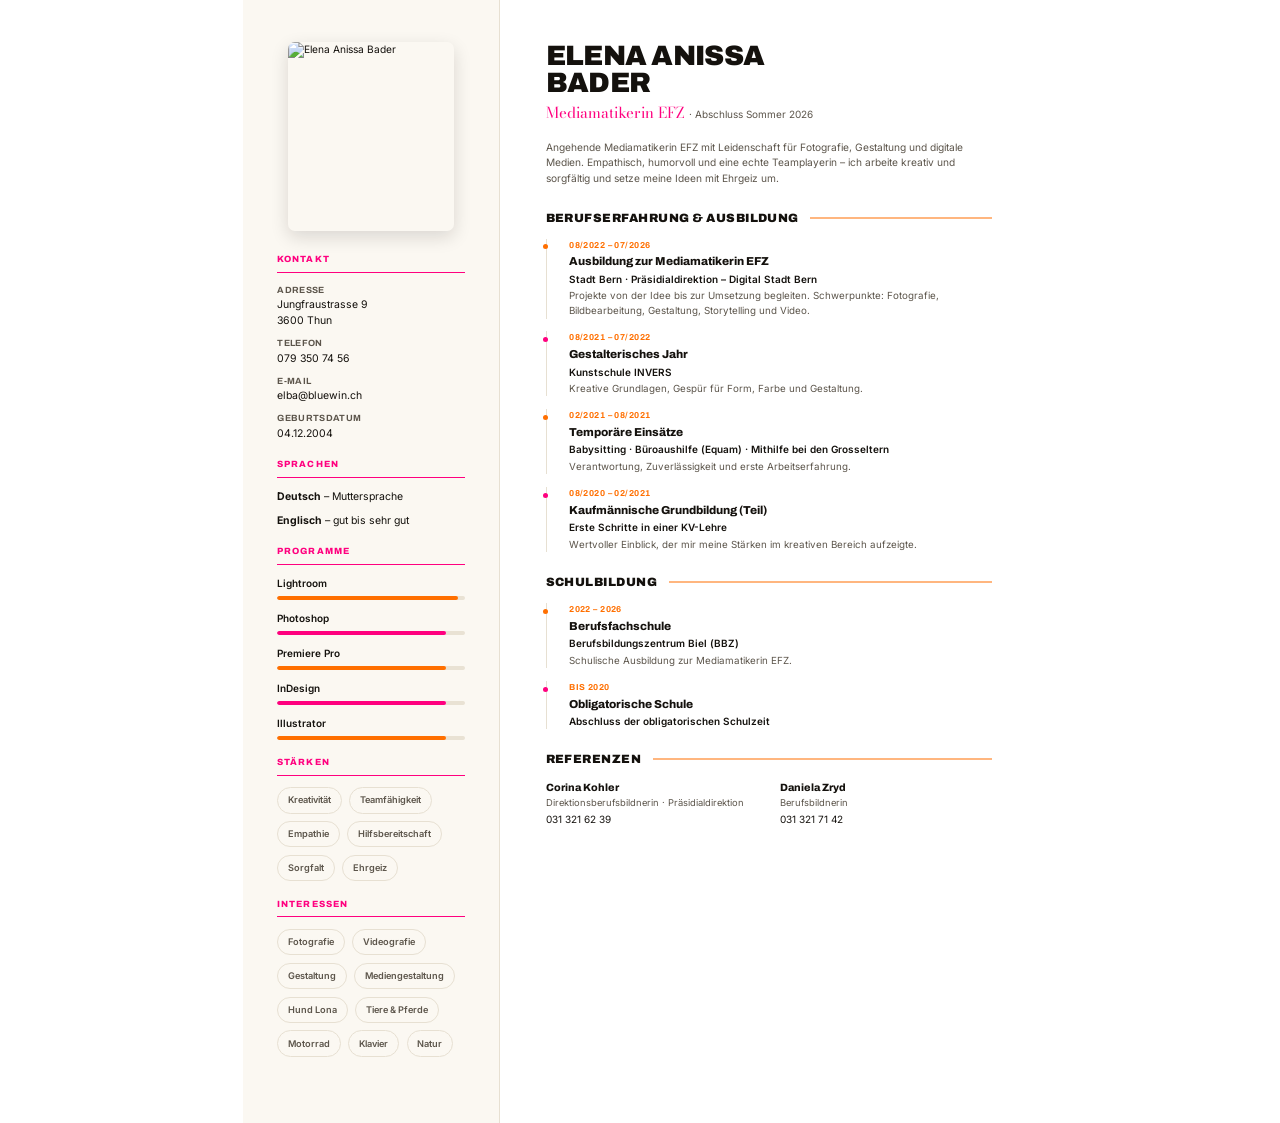
==== lebenslauf.html @ 11e930ce "Initial commit: Portfolio Website Elena (Mediamatikerin EFZ) Co-Authored-By: Claude Opus 4.8 <norepl" ====
<!DOCTYPE html>
<html lang="de-CH">
<head>
<meta charset="UTF-8" />
<title>Lebenslauf – Elena Anissa Bader</title>
<link rel="preconnect" href="https://fonts.googleapis.com">
<link rel="preconnect" href="https://fonts.gstatic.com" crossorigin>
<link href="https://fonts.googleapis.com/css2?family=Archivo:wght@400;600;700;800;900&family=Bodoni+Moda:ital,wght@0,500;0,600;1,500&family=Inter:wght@400;500;600;700&display=swap" rel="stylesheet">
<style>
  :root{
    --pink:#ff007f; --orange:#ff6f00; --ink:#14110d; --ink-soft:#5c554b;
    --cream:#fbf8f2; --line:#e7e0d2;
    --display:"Archivo",sans-serif; --script:"Bodoni Moda",Georgia,serif; --body:"Inter",sans-serif;
  }
  *{ margin:0; padding:0; box-sizing:border-box; }
  @page{ size:A4; margin:0; }
  html,body{ background:#fff; }
  body{ font-family:var(--body); color:var(--ink); line-height:1.5; font-size:10.2px; -webkit-print-color-adjust:exact; print-color-adjust:exact; }

  .page{ width:210mm; min-height:297mm; margin:0 auto; display:grid; grid-template-columns:68mm 1fr; background:#fff; }

  /* ---------- Sidebar ---------- */
  .side{ background:var(--cream); padding:11mm 9mm; border-right:1px solid var(--line); }
  .photo{ width:44mm; height:50mm; border-radius:7px; overflow:hidden; margin:0 auto 6mm; box-shadow:0 6px 18px rgba(20,17,13,.14); }
  .photo img{ width:100%; height:100%; object-fit:cover; display:block; }

  .s-block{ margin-bottom:4.4mm; }
  .s-title{ font-family:var(--display); font-weight:800; text-transform:uppercase; letter-spacing:.12em; font-size:9px; color:var(--pink); margin-bottom:3mm; padding-bottom:1.3mm; border-bottom:1.5px solid var(--pink); }
  .s-row{ margin-bottom:2.2mm; }
  .s-row .k{ font-family:var(--display); font-weight:700; font-size:9px; text-transform:uppercase; letter-spacing:.04em; color:var(--ink-soft); }
  .s-row .v{ font-size:10.5px; word-break:break-word; }
  .s-row .v a{ color:var(--ink); text-decoration:none; }

  .skill{ margin-bottom:3mm; }
  .skill .lbl{ display:flex; justify-content:space-between; font-weight:600; font-size:10px; margin-bottom:1.4mm; }
  .skill .bar{ height:3.4px; background:#e9e2d4; border-radius:9px; overflow:hidden; }
  .skill .bar span{ display:block; height:100%; background:var(--pink); border-radius:9px; }
  .skill:nth-child(even) .bar span{ background:var(--orange); }

  .tags{ display:flex; flex-wrap:wrap; gap:2mm; }
  .tags span{ font-size:9.2px; font-weight:600; padding:1.4mm 2.6mm; border:1px solid var(--line); border-radius:20px; color:var(--ink-soft); }

  /* ---------- Main ---------- */
  .main{ padding:11mm 12mm 10mm; }
  .name{ font-family:var(--display); font-weight:900; font-size:28px; line-height:.98; letter-spacing:-.02em; text-transform:uppercase; }
  .role{ font-family:var(--script); font-size:15px; color:var(--pink); margin-top:1.6mm; }
  .role small{ font-family:var(--body); color:var(--ink-soft); font-size:10px; font-style:normal; }
  .lead{ color:var(--ink-soft); margin:4mm 0 6mm; font-size:10.2px; }

  .m-title{ font-family:var(--display); font-weight:900; text-transform:uppercase; letter-spacing:.04em; font-size:12px; margin:0 0 3.2mm; display:flex; align-items:center; gap:3mm; }
  .m-title::after{ content:""; flex:1; height:2px; background:var(--orange); opacity:.5; }
  .m-block{ margin-bottom:5.5mm; }

  .item{ position:relative; padding-left:6mm; margin-bottom:3.4mm; border-left:1.5px solid var(--line); }
  .item::before{ content:""; position:absolute; left:-3.1px; top:1.5mm; width:5px; height:5px; border-radius:50%; background:var(--pink); }
  .item:nth-child(even)::before{ background:var(--orange); }
  .item .when{ font-family:var(--display); font-weight:700; font-size:8.6px; text-transform:uppercase; letter-spacing:.05em; color:var(--orange); }
  .item .what{ font-family:var(--display); font-weight:800; font-size:11.5px; margin:.4mm 0; }
  .item .where{ font-weight:600; color:var(--ink); font-size:10px; }
  .item .desc{ color:var(--ink-soft); font-size:9.8px; margin-top:.6mm; }

  .refs{ display:flex; gap:6mm; }
  .ref{ flex:1; }
  .ref .rn{ font-family:var(--display); font-weight:800; font-size:10.5px; }
  .ref .rr{ color:var(--ink-soft); font-size:9.4px; }
  .ref .rp{ color:var(--ink); font-size:10px; margin-top:.6mm; }
</style>
</head>
<body>
  <div class="page">
    <!-- SIDEBAR -->
    <aside class="side">
      <div class="photo"><img src="assets/fotos/portrait.jpg" alt="Elena Anissa Bader" /></div>

      <div class="s-block">
        <div class="s-title">Kontakt</div>
        <div class="s-row"><div class="k">Adresse</div><div class="v">Jungfraustrasse 9<br>3600 Thun</div></div>
        <div class="s-row"><div class="k">Telefon</div><div class="v">079 350 74 56</div></div>
        <div class="s-row"><div class="k">E-Mail</div><div class="v"><a href="mailto:elba@bluewin.ch">elba@bluewin.ch</a></div></div>
        <div class="s-row"><div class="k">Geburtsdatum</div><div class="v">04.12.2004</div></div>
      </div>

      <div class="s-block">
        <div class="s-title">Sprachen</div>
        <div class="s-row"><div class="v"><strong>Deutsch</strong> – Muttersprache</div></div>
        <div class="s-row"><div class="v"><strong>Englisch</strong> – gut bis sehr gut</div></div>
      </div>

      <div class="s-block">
        <div class="s-title">Programme</div>
        <div class="skill"><div class="lbl"><span>Lightroom</span></div><div class="bar"><span style="width:96%"></span></div></div>
        <div class="skill"><div class="lbl"><span>Photoshop</span></div><div class="bar"><span style="width:90%"></span></div></div>
        <div class="skill"><div class="lbl"><span>Premiere Pro</span></div><div class="bar"><span style="width:90%"></span></div></div>
        <div class="skill"><div class="lbl"><span>InDesign</span></div><div class="bar"><span style="width:90%"></span></div></div>
        <div class="skill"><div class="lbl"><span>Illustrator</span></div><div class="bar"><span style="width:90%"></span></div></div>
      </div>

      <div class="s-block">
        <div class="s-title">Stärken</div>
        <div class="tags"><span>Kreativität</span><span>Teamfähigkeit</span><span>Empathie</span><span>Hilfsbereitschaft</span><span>Sorgfalt</span><span>Ehrgeiz</span></div>
      </div>

      <div class="s-block">
        <div class="s-title">Interessen</div>
        <div class="tags"><span>Fotografie</span><span>Videografie</span><span>Gestaltung</span><span>Mediengestaltung</span><span>Hund Lona</span><span>Tiere &amp; Pferde</span><span>Motorrad</span><span>Klavier</span><span>Natur</span></div>
      </div>
    </aside>

    <!-- MAIN -->
    <main class="main">
      <h1 class="name">Elena Anissa<br>Bader</h1>
      <p class="role">Mediamatikerin EFZ <small>· Abschluss Sommer 2026</small></p>

      <p class="lead">Angehende Mediamatikerin EFZ mit Leidenschaft für Fotografie, Gestaltung und digitale Medien. Empathisch, humorvoll und eine echte Teamplayerin – ich arbeite kreativ und sorgfältig und setze meine Ideen mit Ehrgeiz um.</p>

      <section class="m-block">
        <h2 class="m-title">Berufserfahrung &amp; Ausbildung</h2>

        <div class="item">
          <div class="when">08/2022 – 07/2026</div>
          <div class="what">Ausbildung zur Mediamatikerin EFZ</div>
          <div class="where">Stadt Bern · Präsidialdirektion – Digital Stadt Bern</div>
          <div class="desc">Projekte von der Idee bis zur Umsetzung begleiten. Schwerpunkte: Fotografie, Bildbearbeitung, Gestaltung, Storytelling und Video.</div>
        </div>

        <div class="item">
          <div class="when">08/2021 – 07/2022</div>
          <div class="what">Gestalterisches Jahr</div>
          <div class="where">Kunstschule INVERS</div>
          <div class="desc">Kreative Grundlagen, Gespür für Form, Farbe und Gestaltung.</div>
        </div>

        <div class="item">
          <div class="when">02/2021 – 08/2021</div>
          <div class="what">Temporäre Einsätze</div>
          <div class="where">Babysitting · Büroaushilfe (Equam) · Mithilfe bei den Grosseltern</div>
          <div class="desc">Verantwortung, Zuverlässigkeit und erste Arbeitserfahrung.</div>
        </div>

        <div class="item">
          <div class="when">08/2020 – 02/2021</div>
          <div class="what">Kaufmännische Grundbildung (Teil)</div>
          <div class="where">Erste Schritte in einer KV-Lehre</div>
          <div class="desc">Wertvoller Einblick, der mir meine Stärken im kreativen Bereich aufzeigte.</div>
        </div>
      </section>

      <section class="m-block">
        <h2 class="m-title">Schulbildung</h2>
        <div class="item">
          <div class="when">2022 – 2026</div>
          <div class="what">Berufsfachschule</div>
          <div class="where">Berufsbildungszentrum Biel (BBZ)</div>
          <div class="desc">Schulische Ausbildung zur Mediamatikerin EFZ.</div>
        </div>
        <div class="item">
          <div class="when">bis 2020</div>
          <div class="what">Obligatorische Schule</div>
          <div class="where">Abschluss der obligatorischen Schulzeit</div>
        </div>
      </section>

      <section class="m-block">
        <h2 class="m-title">Referenzen</h2>
        <div class="refs">
          <div class="ref">
            <div class="rn">Corina Kohler</div>
            <div class="rr">Direktionsberufsbildnerin · Präsidialdirektion</div>
            <div class="rp">031 321 62 39</div>
          </div>
          <div class="ref">
            <div class="rn">Daniela Zryd</div>
            <div class="rr">Berufsbildnerin</div>
            <div class="rp">031 321 71 42</div>
          </div>
        </div>
      </section>
    </main>
  </div>
</body>
</html>
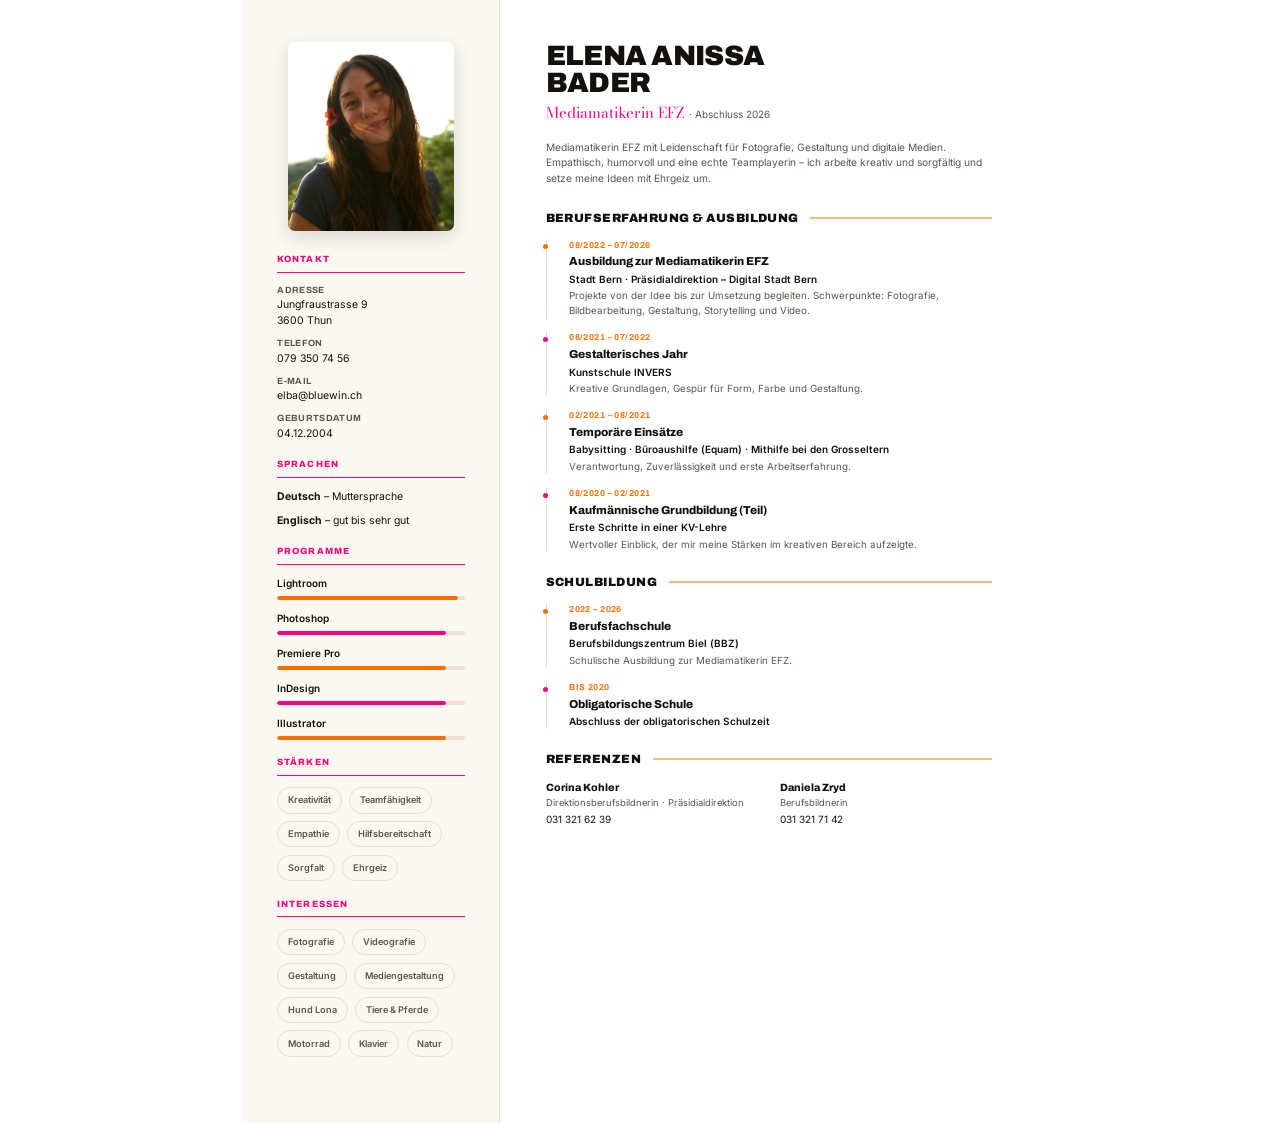
==== commit d9ec446e: "Status: ausgelernte Mediamatikerin EFZ (kein 'angehende'/Abschluss Sommer 2026 mehr) – Website + CV " ====
--- a/lebenslauf.html
+++ b/lebenslauf.html
@@ -109,9 +109,9 @@
     <!-- MAIN -->
     <main class="main">
       <h1 class="name">Elena Anissa<br>Bader</h1>
-      <p class="role">Mediamatikerin EFZ <small>· Abschluss Sommer 2026</small></p>
+      <p class="role">Mediamatikerin EFZ <small>· Abschluss 2026</small></p>
 
-      <p class="lead">Angehende Mediamatikerin EFZ mit Leidenschaft für Fotografie, Gestaltung und digitale Medien. Empathisch, humorvoll und eine echte Teamplayerin – ich arbeite kreativ und sorgfältig und setze meine Ideen mit Ehrgeiz um.</p>
+      <p class="lead">Mediamatikerin EFZ mit Leidenschaft für Fotografie, Gestaltung und digitale Medien. Empathisch, humorvoll und eine echte Teamplayerin – ich arbeite kreativ und sorgfältig und setze meine Ideen mit Ehrgeiz um.</p>
 
       <section class="m-block">
         <h2 class="m-title">Berufserfahrung &amp; Ausbildung</h2>
